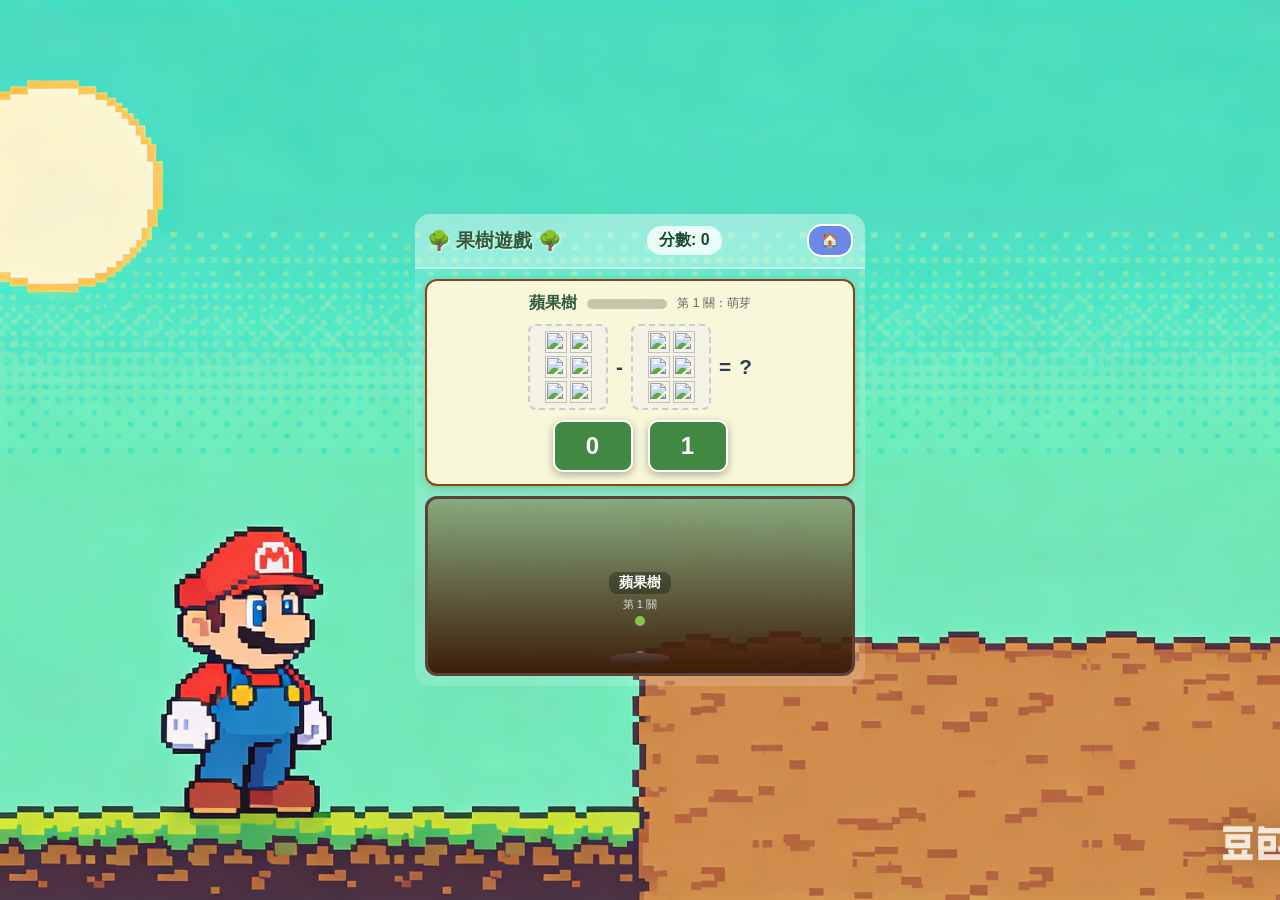
==== mario.html @ 2941ffc3 "Add files via upload" ====
<!DOCTYPE html>
<html lang="zh-HK">
<head>
    <meta charset="UTF-8">
    <meta name="viewport" content="width=device-width, initial-scale=1.0, maximum-scale=1.0, user-scalable=no">
    <title>果樹成長算術遊戲</title>
    <style>
        * { margin: 0; padding: 0; box-sizing: border-box; }
        body {
            font-family: 'Comic Sans MS', 'Chalkboard SE', sans-serif;
            background-image: url('m9.png');
            background-size: cover;
            background-position: center;
            background-attachment: fixed;
            min-height: 100vh;
            display: flex;
            justify-content: center;
            align-items: center;
        }
        .game-wrapper {
            width: 100%;
            max-width: 500px;
            height: 100vh;
            max-height: 850px;
            position: relative;
            border-radius: 0;
            overflow: hidden;
            display: flex;
            flex-direction: column;
            background: rgba(255, 255, 255, 0.15);
        }
        header {
            background: rgba(255, 255, 255, 0.3);
            padding: 10px 12px;
            display: flex;
            justify-content: space-between;
            align-items: center;
            border-bottom: 2px solid rgba(255, 255, 255, 0.5);
            flex-wrap: wrap;
            gap: 8px;
        }
        header h1 {
            margin: 0;
            color: #2e5a3a;
            font-size: 1.2rem;
            text-shadow: 1px 1px 2px rgba(255,255,255,0.8);
        }
        .score-board {
            font-size: 1rem;
            font-weight: bold;
            color: #1a4a2e;
            background: rgba(255,255,255,0.8);
            padding: 4px 12px;
            border-radius: 15px;
        }
        .home-btn {
            font-size: 0.9rem;
            padding: 6px 12px;
            background: rgba(102, 126, 234, 0.9);
            color: white;
            border: 2px solid white;
            border-radius: 15px;
            cursor: pointer;
        }
        .home-btn:active { transform: scale(0.95); }
        main {
            flex-grow: 1;
            display: flex;
            flex-direction: column;
            justify-content: space-between;
            align-items: center;
            position: relative;
            padding: 10px;
            gap: 10px;
            overflow: hidden;
        }
        .question-box {
            background: rgba(255, 248, 220, 0.95);
            padding: 12px 15px;
            border-radius: 12px;
            box-shadow: 0 3px 10px rgba(0,0,0,0.15);
            text-align: center;
            border: 2px solid #8B4513;
            width: 100%;
            display: flex;
            flex-direction: column;
            gap: 10px;
        }
        .tree-info {
            display: flex;
            flex-direction: row;
            align-items: center;
            justify-content: center;
            gap: 10px;
            flex-wrap: wrap;
        }
        .current-tree-name { font-size: 1rem; font-weight: bold; color: #2e5a3a; }
        .tree-progress-bar { width: 80px; height: 10px; background: rgba(0,0,0,0.2); border-radius: 5px; overflow: hidden; }
        .tree-progress-fill { height: 100%; width: 0%; background: linear-gradient(to right, #4CAF50, #8BC34A); border-radius: 5px; transition: width 0.5s ease; }
        .stage-label { font-size: 0.75rem; color: #666; }
        .visual-question { display: flex; align-items: center; justify-content: center; gap: 8px; min-height: 50px; }
        .img-group { display: flex; flex-wrap: wrap; justify-content: center; gap: 3px; max-width: 80px; background: rgba(240, 240, 240, 0.5); padding: 5px; border-radius: 8px; border: 2px dashed #ccc; min-height: 35px; align-items: center; }
        .count-img { width: 22px; height: 22px; object-fit: contain; animation: popIn 0.3s; }
        .visual-zero { font-size: 1.3rem; font-weight: bold; color: #7f8c8d; animation: popIn 0.3s; }
        @keyframes popIn { from { transform: scale(0); opacity: 0; } to { transform: scale(1); opacity: 1; } }
        #operator, .equals, .question-mark { font-size: 1.3rem; font-weight: bold; color: #2c3e50; }
        .input-area { display: flex; gap: 15px; justify-content: center; }
        .option-btn { font-size: 1.5rem; padding: 10px 25px; background: rgba(46, 125, 50, 0.9); color: white; border: 2px solid white; border-radius: 10px; cursor: pointer; box-shadow: 0 3px 8px rgba(0,0,0,0.3); min-width: 80px; font-weight: bold; }
        .option-btn:active { transform: scale(0.95); }
        .garden-area { width: 100%; flex-shrink: 0; }
        .soil-area { background: linear-gradient(to bottom, rgba(139, 69, 19, 0.4), rgba(60, 30, 10, 1)); border-radius: 12px; padding: 10px; display: flex; flex-direction: column; justify-content: flex-end; align-items: center; min-height: 180px; border: 3px solid #5D4037; }
        .tree-info-right { text-align: center; margin-bottom: 8px; }
        .tree-name-right { font-size: 0.85rem; font-weight: bold; color: #fff; background: rgba(0,0,0,0.3); padding: 2px 10px; border-radius: 8px; margin-bottom: 3px; }
        .stage-label-right { font-size: 0.7rem; color: #ddd; }
        .main-tree-container { display: flex; flex-direction: column; align-items: center; position: relative; }
        .ground { width: 60px; height: 10px; background: linear-gradient(to bottom, #5D4037, #3E2723); border-radius: 50%; margin-top: -3px; z-index: 2; }
        .tree-trunk { width: 8px; height: 0; background: linear-gradient(to right, #5D4037, #8D6E63, #5D4037); border-radius: 2px; transition: height 0.6s ease-out; position: relative; z-index: 1; }
        .tree-crown { display: flex; flex-direction: column; align-items: center; position: relative; z-index: 0; }
        .leaves { display: flex; flex-direction: column; align-items: center; justify-content: flex-end; transition: all 0.6s ease-out; }
        .leaf-layer { background: #4CAF50; border-radius: 50%; margin-top: -40%; opacity: 0; transform: scale(0); transition: all 0.5s ease-out; }
        .tree-fruiting .fruits, .tree-complete .fruits { margin-top: -40px; }
        .tree-complete .fruits { flex-direction: column; }
        .tree-complete .fruit-row { display: flex; gap: 3px; justify-content: center; }
        .fruits { display: flex; gap: 5px; margin-top: 5px; min-height: 20px; flex-wrap: wrap; justify-content: center; }
        .fruit { font-size: 1.1rem; opacity: 0; transform: scale(0); transition: all 0.4s ease-out; }
        @keyframes treeGrow { 0% { transform: scale(0.8); opacity: 0.7; } 50% { transform: scale(1.1); } 100% { transform: scale(1); opacity: 1; } }
        @keyframes sway { 0%, 100% { transform: rotate(-1deg); } 50% { transform: rotate(1deg); } }
        .tree-fruiting .leaves, .tree-complete .leaves { animation: treeGrow 0.6s ease-out, sway 3s ease-in-out infinite; }
        .tree-complete .leaves { filter: drop-shadow(0 0 10px gold); }
        .overlay { position: absolute; top: 0; left: 0; width: 100%; height: 100%; background: rgba(0, 0, 0, 0.6); display: flex; justify-content: center; align-items: center; z-index: 100; animation: fadeIn 0.3s; }
        .hidden { display: none; }
        .overlay-content { background: linear-gradient(to bottom, #fff, #e8f5e9); padding: 25px; border-radius: 20px; text-align: center; border: 5px solid #4CAF50; max-width: 300px; margin: 20px; }
        #wrong-overlay .overlay-content h2 { color: #c62828; font-size: 2rem; }
        .cross { font-size: 1.5rem; animation: shake 0.5s infinite; }
        #tree-complete-overlay .overlay-content h2 { color: #FF6B00; font-size: 1.3rem; }
        .tree-complete-display { font-size: 3rem; margin: 10px 0; animation: treeGrow 0.6s ease-out, sway 3s ease-in-out infinite; }
        #level-complete-overlay .overlay-content h2 { color: #FFD700; font-size: 1.6rem; background: linear-gradient(to right, #FF6B6B, #4ECDC4, #45B7D1, #96CEB4); -webkit-background-clip: text; -webkit-text-fill-color: transparent; }
        .final-trees { font-size: 2rem; margin: 10px 0; display: flex; justify-content: center; gap: 8px; }
        @keyframes bounceIn { 0% { transform: scale(0.1); opacity: 0; } 60% { transform: scale(1.2); opacity: 1; } 100% { transform: scale(1); } }
        @keyframes shake { 0%, 100% { transform: translateX(0); } 25% { transform: translateX(-5px); } 75% { transform: translateX(5px); } }
        @keyframes fadeIn { from { opacity: 0; } to { opacity: 1; } }
        @media (min-width: 400px) {
            .game-wrapper { max-width: 450px; border-radius: 15px; height: auto; max-height: 800px; }
        }
    </style>
</head>
<body>
    <div class="game-wrapper">
        <header>
            <h1>🌳 果樹遊戲 🌳</h1>
            <div class="score-board">分數: <span id="score">0</span></div>
            <button class="home-btn" onclick="location.href='index.html'">🏠</button>
        </header>
        <main>
            <div class="question-box">
                <div class="tree-info">
                    <div class="current-tree-name" id="current-tree-name">蘋果樹</div>
                    <div class="tree-progress-bar"><div class="tree-progress-fill" id="tree-progress-fill"></div></div>
                    <div class="stage-label" id="stage-label">第 1 關：萌芽</div>
                </div>
                <div class="visual-question">
                    <div class="img-group" id="group1"></div>
                    <span id="operator">+</span>
                    <div class="img-group" id="group2"></div>
                    <span class="equals">=</span>
                    <span class="question-mark">?</span>
                </div>
                <div class="input-area">
                    <button class="option-btn" id="option-btn-1">0</button>
                    <button class="option-btn" id="option-btn-2">0</button>
                </div>
            </div>
            <div class="garden-area">
                <div class="soil-area">
                    <div class="tree-info-right">
                        <div class="tree-name-right" id="tree-name-right">蘋果樹</div>
                        <div class="stage-label-right" id="stage-label-right">第 1 關</div>
                    </div>
                    <div class="main-tree-container">
                        <div class="tree-crown" id="tree-crown"><div class="leaves" id="leaves"></div><div class="fruits" id="fruits"></div></div>
                        <div class="tree-trunk"></div>
                        <div class="ground"></div>
                    </div>
                </div>
            </div>
        </main>
        <div id="wrong-overlay" class="overlay hidden">
            <div class="overlay-content"><h2>✗ 錯誤！</h2><p class="cross">再試一次！</p></div>
        </div>
        <div id="tree-complete-overlay" class="overlay hidden">
            <div class="overlay-content"><h2 id="tree-complete-title">🎉 蘋果樹結果了！🎉</h2><div class="tree-complete-display" id="tree-complete-display"></div><p>即將進入下一棵樹...</p></div>
        </div>
        <div id="level-complete-overlay" class="overlay hidden">
            <div class="overlay-content"><h2>🎊 恭喜全部通關！🎊</h2><div class="final-trees" id="final-trees"></div><p>你是算術達人！</p></div>
        </div>
    </div>
    <script>
        const characters = ["m3.png", "m4.png", "m5.png"];
        const treeTypes = { apple: { name: "蘋果樹", fruit: "🍎" }, pear: { name: "梨樹", fruit: "🍐" }, durian: { name: "榴蓮樹", fruit: "🥥" }, mango: { name: "芒果樹", fruit: "🥭" } };
        const STAGES_PER_TREE = 8;
        const stageConfig = {
            0: { trunk: 5, leafSize: 10, leafLayers: 1, color: "#8BC34A" },
            1: { trunk: 10, leafSize: 18, leafLayers: 1, color: "#7CB342" },
            2: { trunk: 18, leafSize: 28, leafLayers: 2, color: "#689F38" },
            3: { trunk: 28, leafSize: 40, leafLayers: 2, color: "#558B2F" },
            4: { trunk: 40, leafSize: 55, leafLayers: 3, color: "#33691E" },
            5: { trunk: 55, leafSize: 70, leafLayers: 3, color: "#1B5E20" },
            6: { trunk: 70, leafSize: 85, leafLayers: 4, color: "#2E7D32", fruitCount: 1 },
            7: { trunk: 85, leafSize: 100, leafLayers: 4, color: "#1B5E20", fruitCount: 3 }
        };
        let gameState = { currentTreeKey: 'apple', currentStage: 0, score: 0, isProcessing: false, completedTrees: [] };
        let currentQuestion = { num1: 0, num2: 0, operator: '+', answer: 0 };
        let audioCtx;
        const group1 = document.getElementById('group1'), group2 = document.getElementById('group2'), operatorEl = document.getElementById('operator');
        const optionBtn1 = document.getElementById('option-btn-1'), optionBtn2 = document.getElementById('option-btn-2');
        const scoreEl = document.getElementById('score'), wrongOverlay = document.getElementById('wrong-overlay');
        const treeCompleteOverlay = document.getElementById('tree-complete-overlay'), levelCompleteOverlay = document.getElementById('level-complete-overlay');
        function initGame() {
            gameState = { currentTreeKey: 'apple', currentStage: 0, score: 0, isProcessing: false, completedTrees: [] };
            updateScore(); updateTreeInfo(); updateTreeDisplay(); generateQuestion();
            document.getElementById('tree-name-right').textContent = treeTypes.apple.name;
            document.getElementById('stage-label-right').textContent = '第 1 關';
            optionBtn1.addEventListener('click', () => checkAnswer(optionBtn1));
            optionBtn2.addEventListener('click', () => checkAnswer(optionBtn2));
            document.body.addEventListener('touchstart', () => { if (!audioCtx) audioCtx = new (window.AudioContext || window.webkitAudioContext)(); }, { once: true });
        }
        function playSound(type) {
            if (!audioCtx) return;
            const osc = audioCtx.createOscillator(), gain = audioCtx.createGain();
            osc.connect(gain); gain.connect(audioCtx.destination);
            if (type === 'correct') { osc.type = 'sine'; osc.frequency.setValueAtTime(523.25, audioCtx.currentTime); osc.frequency.exponentialRampToValueAtTime(1046.5, audioCtx.currentTime + 0.1); gain.gain.setValueAtTime(0.5, audioCtx.currentTime); gain.gain.exponentialRampToValueAtTime(0.01, audioCtx.currentTime + 0.5); }
            else { osc.type = 'sawtooth'; osc.frequency.setValueAtTime(150, audioCtx.currentTime); gain.gain.setValueAtTime(0.5, audioCtx.currentTime); gain.gain.exponentialRampToValueAtTime(0.01, audioCtx.currentTime + 0.3); }
            osc.start(); osc.stop(audioCtx.currentTime + 0.5);
        }
        function generateQuestion() {
            const randomChar = characters[Math.floor(Math.random() * characters.length)];
            const isAddition = Math.random() > 0.5;
            if (isAddition) { const n1 = Math.floor(Math.random() * 11), n2 = Math.floor(Math.random() * (11 - n1)); currentQuestion = { num1: n1, num2: n2, operator: '+', answer: n1 + n2 }; }
            else { const n1 = Math.floor(Math.random() * 11), n2 = Math.floor(Math.random() * (n1 + 1)); currentQuestion = { num1: n1, num2: n2, operator: '-', answer: n1 - n2 }; }
            renderImages(group1, currentQuestion.num1, randomChar); renderImages(group2, currentQuestion.num2, randomChar);
            operatorEl.textContent = currentQuestion.operator;
            const correct = currentQuestion.answer, wrong = correct === 0 ? 1 : 0;
            if (Math.random() > 0.5) { optionBtn1.textContent = correct; optionBtn1.dataset.val = correct; optionBtn2.textContent = wrong; optionBtn2.dataset.val = wrong; }
            else { optionBtn1.textContent = wrong; optionBtn1.dataset.val = wrong; optionBtn2.textContent = correct; optionBtn2.dataset.val = correct; }
            gameState.isProcessing = false;
        }
        function renderImages(container, count, imgSrc) {
            container.innerHTML = '';
            if (count === 0) { const z = document.createElement('div'); z.className = 'visual-zero'; z.textContent = '0'; container.appendChild(z); return; }
            for (let i = 0; i < count; i++) { const img = document.createElement('img'); img.src = imgSrc; img.className = 'count-img'; img.style.animationDelay = `${i * 0.05}s`; container.appendChild(img); }
        }
        function checkAnswer(btn) {
            if (gameState.isProcessing) return;
            gameState.isProcessing = true;
            if (audioCtx && audioCtx.state === 'suspended') audioCtx.resume();
            parseInt(btn.dataset.val) === currentQuestion.answer ? handleCorrect() : handleWrong();
        }
        function handleCorrect() {
            playSound('correct'); gameState.score += 10; updateScore(); gameState.currentStage++;
            updateTreeInfo(); updateTreeDisplay();
            setTimeout(() => { gameState.currentStage >= STAGES_PER_TREE - 1 ? completeTree() : generateQuestion(); }, 600);
        }
        function updateTreeInfo() {
            const t = treeTypes[gameState.currentTreeKey];
            document.getElementById('current-tree-name').textContent = t.name;
            document.getElementById('tree-name-right').textContent = t.name;
            document.getElementById('stage-label').textContent = `第 ${gameState.currentStage + 1} 關：${["萌芽","幼苗","小樹","成長中","茁壯","成熟","結果","完成"][gameState.currentStage]}`;
            document.getElementById('stage-label-right').textContent = `第 ${gameState.currentStage + 1} 關`;
            document.getElementById('tree-progress-fill').style.width = `${(gameState.currentStage / (STAGES_PER_TREE - 1)) * 100}%`;
        }
        function updateTreeDisplay() {
            const stage = stageConfig[gameState.currentStage], treeData = treeTypes[gameState.currentTreeKey];
            const trunk = document.querySelector('.tree-trunk'), leaves = document.getElementById('leaves'), fruits = document.getElementById('fruits'), crown = document.getElementById('tree-crown');
            trunk.style.height = `${stage.trunk}px`; crown.className = 'tree-crown';
            if (gameState.currentStage >= 4) crown.classList.add('tree-growing');
            if (gameState.currentStage >= 6) { crown.classList.remove('tree-growing'); crown.classList.add('tree-fruiting'); }
            if (gameState.currentStage >= 7) { crown.classList.remove('tree-fruiting'); crown.classList.add('tree-complete'); }
            leaves.innerHTML = '';
            for (let i = 0; i < stage.leafLayers; i++) {
                const leaf = document.createElement('div'); leaf.className = 'leaf-layer';
                leaf.style.width = leaf.style.height = `${stage.leafSize * (1 - i * 0.15)}px`;
                leaf.style.background = stage.color; leaf.style.transitionDelay = `${i * 0.1}s`;
                setTimeout(() => { leaf.style.opacity = 1; leaf.style.transform = 'scale(1)'; }, 100 + i * 100);
                leaves.appendChild(leaf);
            }
            fruits.innerHTML = '';
            if (stage.fruitCount) {
                if (gameState.currentStage >= 7) {
                    const row1 = document.createElement('div'); row1.className = 'fruit-row';
                    const f1 = document.createElement('span'); f1.className = 'fruit'; f1.textContent = treeData.fruit;
                    setTimeout(() => { f1.style.opacity = 1; f1.style.transform = 'scale(1)'; }, 200);
                    row1.appendChild(f1); fruits.appendChild(row1);
                    const row2 = document.createElement('div'); row2.className = 'fruit-row';
                    for (let i = 0; i < 2; i++) { const f = document.createElement('span'); f.className = 'fruit'; f.textContent = treeData.fruit; setTimeout(() => { f.style.opacity = 1; f.style.transform = 'scale(1)'; }, 250 + i * 150); row2.appendChild(f); }
                    fruits.appendChild(row2);
                } else { for (let i = 0; i < stage.fruitCount; i++) { const f = document.createElement('span'); f.className = 'fruit'; f.textContent = treeData.fruit; setTimeout(() => { f.style.opacity = 1; f.style.transform = 'scale(1)'; }, 200 + i * 150); fruits.appendChild(f); } }
            }
        }
        function completeTree() {
            const treeData = treeTypes[gameState.currentTreeKey]; gameState.completedTrees.push(gameState.currentTreeKey);
            document.getElementById('tree-complete-title').textContent = `🎉 ${treeData.name}結果了！🎉`;
            const d = document.getElementById('tree-complete-display'); d.innerHTML = `<div style="font-size:3rem;margin-bottom:10px;">🌳</div>`;
            for (let i = 0; i < 3; i++) d.innerHTML += treeData.fruit + ' ';
            treeCompleteOverlay.classList.remove('hidden');
            setTimeout(() => {
                treeCompleteOverlay.classList.add('hidden');
                const keys = ['apple', 'pear', 'durian', 'mango'], idx = keys.indexOf(gameState.currentTreeKey);
                if (idx < keys.length - 1) { gameState.currentTreeKey = keys[idx + 1]; gameState.currentStage = 0; updateTreeInfo(); updateTreeDisplay(); generateQuestion(); }
                else showLevelComplete();
            }, 2500);
        }
        function showLevelComplete() {
            const el = document.getElementById('final-trees'); el.innerHTML = '';
            gameState.completedTrees.forEach(k => { const t = treeTypes[k]; el.innerHTML += `<span style="font-size:1.8rem;">🌳 ${t.fruit} </span>`; });
            levelCompleteOverlay.classList.remove('hidden');
            setTimeout(() => { levelCompleteOverlay.classList.add('hidden'); initGame(); }, 5000);
        }
        function handleWrong() { playSound('wrong'); wrongOverlay.classList.remove('hidden'); setTimeout(() => { wrongOverlay.classList.add('hidden'); generateQuestion(); }, 1500); }
        function updateScore() { scoreEl.textContent = gameState.score; }
        initGame();
    </script>
</body>
</html>
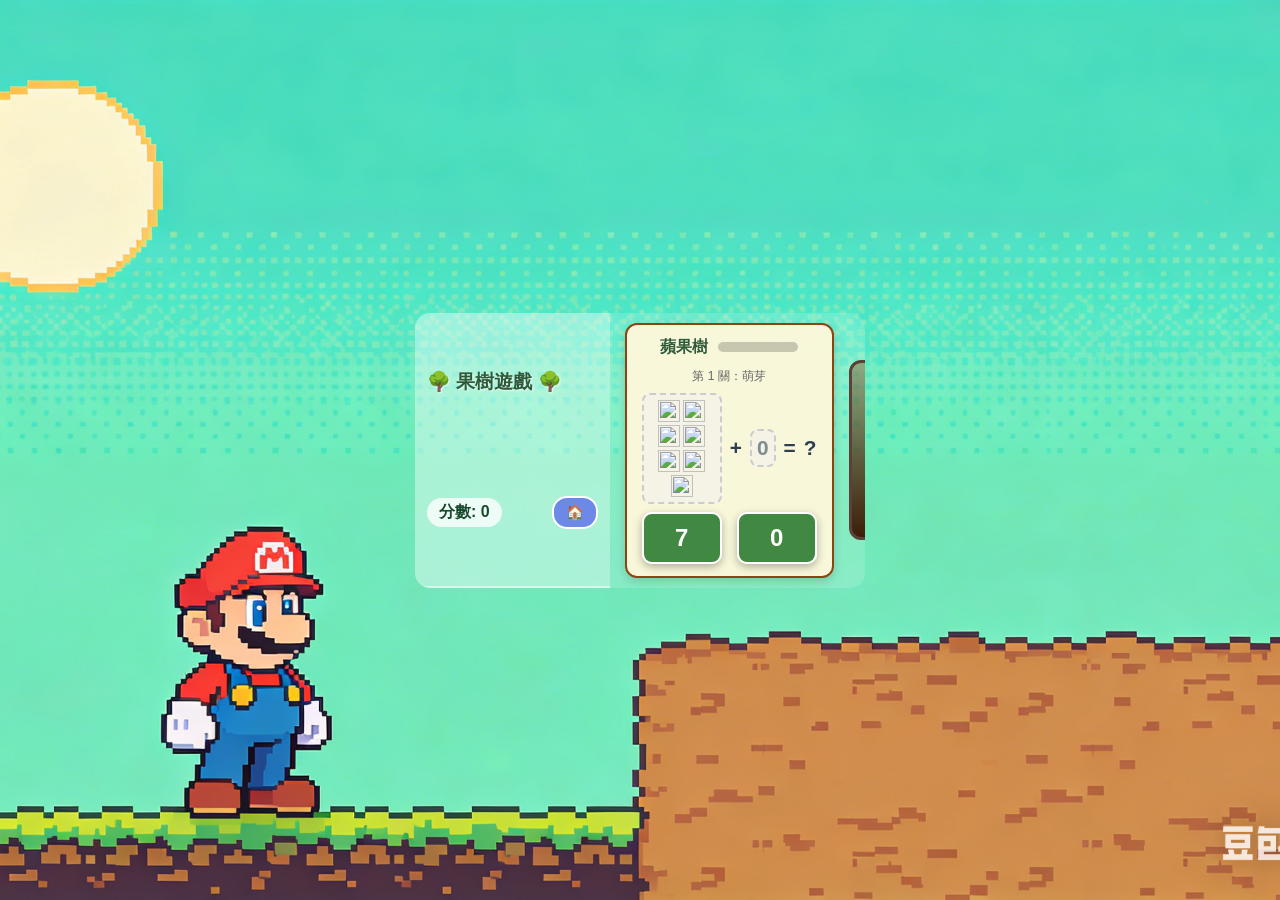
==== commit 2d1179b6: "Add files via upload" ====
--- a/mario.html
+++ b/mario.html
@@ -19,15 +19,26 @@
         }
         .game-wrapper {
             width: 100%;
-            max-width: 500px;
+            max-width: 800px;
             height: 100vh;
-            max-height: 850px;
+            max-height: 500px;
             position: relative;
             border-radius: 0;
             overflow: hidden;
             display: flex;
-            flex-direction: column;
+            flex-direction: row;
             background: rgba(255, 255, 255, 0.15);
+        }
+        @media (orientation: portrait) {
+            .game-wrapper {
+                transform: rotate(90deg);
+                transform-origin: left top;
+                width: 100vh;
+                height: 100vw;
+                position: absolute;
+                top: 100%;
+                left: 0;
+            }
         }
         header {
             background: rgba(255, 255, 255, 0.3);
@@ -66,12 +77,12 @@
         main {
             flex-grow: 1;
             display: flex;
-            flex-direction: column;
+            flex-direction: row;
             justify-content: space-between;
             align-items: center;
             position: relative;
-            padding: 10px;
-            gap: 10px;
+            padding: 10px 15px;
+            gap: 15px;
             overflow: hidden;
         }
         .question-box {
@@ -81,10 +92,11 @@
             box-shadow: 0 3px 10px rgba(0,0,0,0.15);
             text-align: center;
             border: 2px solid #8B4513;
-            width: 100%;
+            flex: 1;
+            max-width: 400px;
             display: flex;
             flex-direction: column;
-            gap: 10px;
+            gap: 8px;
         }
         .tree-info {
             display: flex;
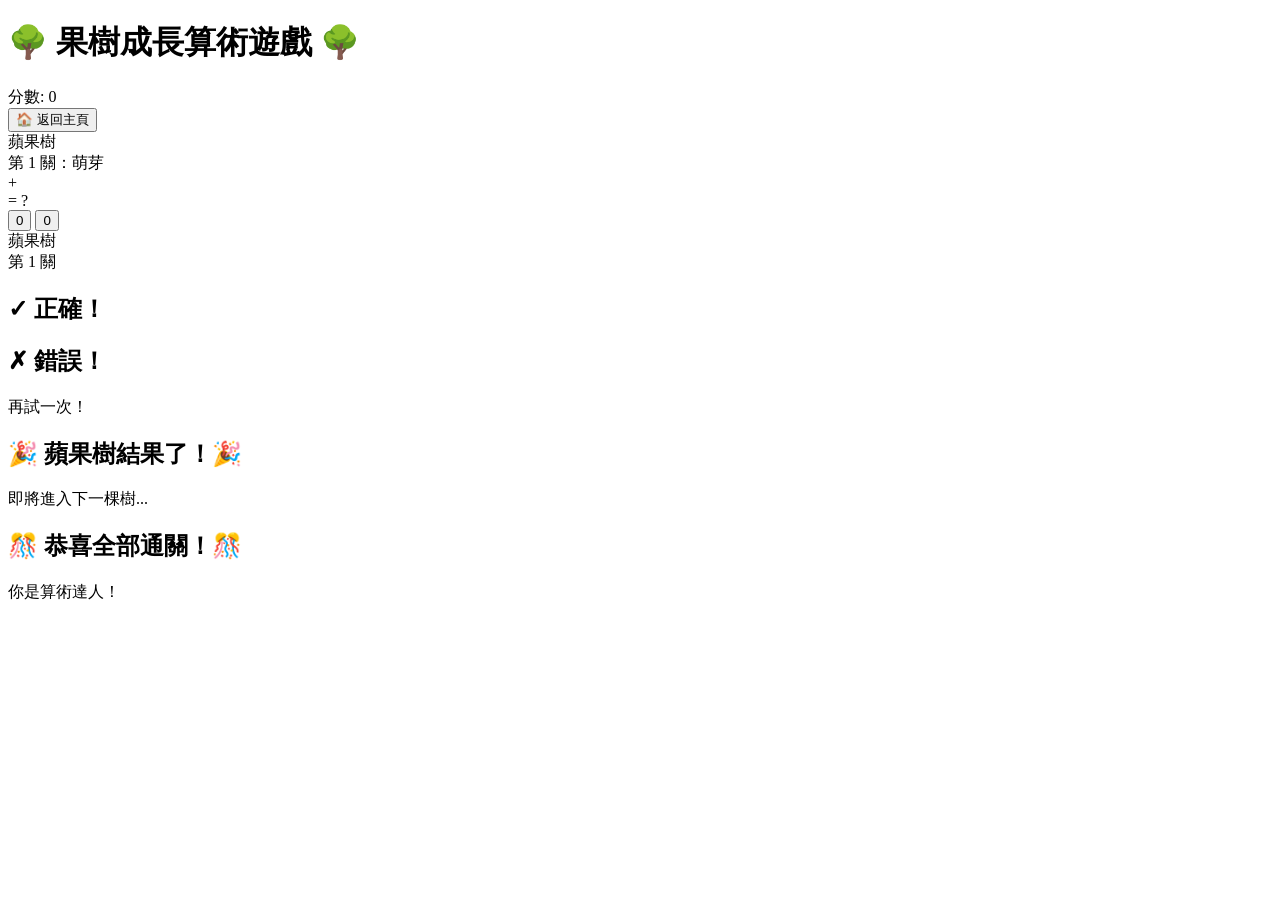
==== commit f5975ea3: "Add files via upload" ====
--- a/mario.html
+++ b/mario.html
@@ -2,172 +2,25 @@
 <html lang="zh-HK">
 <head>
     <meta charset="UTF-8">
-    <meta name="viewport" content="width=device-width, initial-scale=1.0, maximum-scale=1.0, user-scalable=no">
+    <meta name="viewport" content="width=device-width, initial-scale=1.0">
     <title>果樹成長算術遊戲</title>
-    <style>
-        * { margin: 0; padding: 0; box-sizing: border-box; }
-        body {
-            font-family: 'Comic Sans MS', 'Chalkboard SE', sans-serif;
-            background-image: url('m9.png');
-            background-size: cover;
-            background-position: center;
-            background-attachment: fixed;
-            min-height: 100vh;
-            display: flex;
-            justify-content: center;
-            align-items: center;
-        }
-        .game-wrapper {
-            width: 100%;
-            max-width: 800px;
-            height: 100vh;
-            max-height: 500px;
-            position: relative;
-            border-radius: 0;
-            overflow: hidden;
-            display: flex;
-            flex-direction: row;
-            background: rgba(255, 255, 255, 0.15);
-        }
-        @media (orientation: portrait) {
-            .game-wrapper {
-                transform: rotate(90deg);
-                transform-origin: left top;
-                width: 100vh;
-                height: 100vw;
-                position: absolute;
-                top: 100%;
-                left: 0;
-            }
-        }
-        header {
-            background: rgba(255, 255, 255, 0.3);
-            padding: 10px 12px;
-            display: flex;
-            justify-content: space-between;
-            align-items: center;
-            border-bottom: 2px solid rgba(255, 255, 255, 0.5);
-            flex-wrap: wrap;
-            gap: 8px;
-        }
-        header h1 {
-            margin: 0;
-            color: #2e5a3a;
-            font-size: 1.2rem;
-            text-shadow: 1px 1px 2px rgba(255,255,255,0.8);
-        }
-        .score-board {
-            font-size: 1rem;
-            font-weight: bold;
-            color: #1a4a2e;
-            background: rgba(255,255,255,0.8);
-            padding: 4px 12px;
-            border-radius: 15px;
-        }
-        .home-btn {
-            font-size: 0.9rem;
-            padding: 6px 12px;
-            background: rgba(102, 126, 234, 0.9);
-            color: white;
-            border: 2px solid white;
-            border-radius: 15px;
-            cursor: pointer;
-        }
-        .home-btn:active { transform: scale(0.95); }
-        main {
-            flex-grow: 1;
-            display: flex;
-            flex-direction: row;
-            justify-content: space-between;
-            align-items: center;
-            position: relative;
-            padding: 10px 15px;
-            gap: 15px;
-            overflow: hidden;
-        }
-        .question-box {
-            background: rgba(255, 248, 220, 0.95);
-            padding: 12px 15px;
-            border-radius: 12px;
-            box-shadow: 0 3px 10px rgba(0,0,0,0.15);
-            text-align: center;
-            border: 2px solid #8B4513;
-            flex: 1;
-            max-width: 400px;
-            display: flex;
-            flex-direction: column;
-            gap: 8px;
-        }
-        .tree-info {
-            display: flex;
-            flex-direction: row;
-            align-items: center;
-            justify-content: center;
-            gap: 10px;
-            flex-wrap: wrap;
-        }
-        .current-tree-name { font-size: 1rem; font-weight: bold; color: #2e5a3a; }
-        .tree-progress-bar { width: 80px; height: 10px; background: rgba(0,0,0,0.2); border-radius: 5px; overflow: hidden; }
-        .tree-progress-fill { height: 100%; width: 0%; background: linear-gradient(to right, #4CAF50, #8BC34A); border-radius: 5px; transition: width 0.5s ease; }
-        .stage-label { font-size: 0.75rem; color: #666; }
-        .visual-question { display: flex; align-items: center; justify-content: center; gap: 8px; min-height: 50px; }
-        .img-group { display: flex; flex-wrap: wrap; justify-content: center; gap: 3px; max-width: 80px; background: rgba(240, 240, 240, 0.5); padding: 5px; border-radius: 8px; border: 2px dashed #ccc; min-height: 35px; align-items: center; }
-        .count-img { width: 22px; height: 22px; object-fit: contain; animation: popIn 0.3s; }
-        .visual-zero { font-size: 1.3rem; font-weight: bold; color: #7f8c8d; animation: popIn 0.3s; }
-        @keyframes popIn { from { transform: scale(0); opacity: 0; } to { transform: scale(1); opacity: 1; } }
-        #operator, .equals, .question-mark { font-size: 1.3rem; font-weight: bold; color: #2c3e50; }
-        .input-area { display: flex; gap: 15px; justify-content: center; }
-        .option-btn { font-size: 1.5rem; padding: 10px 25px; background: rgba(46, 125, 50, 0.9); color: white; border: 2px solid white; border-radius: 10px; cursor: pointer; box-shadow: 0 3px 8px rgba(0,0,0,0.3); min-width: 80px; font-weight: bold; }
-        .option-btn:active { transform: scale(0.95); }
-        .garden-area { width: 100%; flex-shrink: 0; }
-        .soil-area { background: linear-gradient(to bottom, rgba(139, 69, 19, 0.4), rgba(60, 30, 10, 1)); border-radius: 12px; padding: 10px; display: flex; flex-direction: column; justify-content: flex-end; align-items: center; min-height: 180px; border: 3px solid #5D4037; }
-        .tree-info-right { text-align: center; margin-bottom: 8px; }
-        .tree-name-right { font-size: 0.85rem; font-weight: bold; color: #fff; background: rgba(0,0,0,0.3); padding: 2px 10px; border-radius: 8px; margin-bottom: 3px; }
-        .stage-label-right { font-size: 0.7rem; color: #ddd; }
-        .main-tree-container { display: flex; flex-direction: column; align-items: center; position: relative; }
-        .ground { width: 60px; height: 10px; background: linear-gradient(to bottom, #5D4037, #3E2723); border-radius: 50%; margin-top: -3px; z-index: 2; }
-        .tree-trunk { width: 8px; height: 0; background: linear-gradient(to right, #5D4037, #8D6E63, #5D4037); border-radius: 2px; transition: height 0.6s ease-out; position: relative; z-index: 1; }
-        .tree-crown { display: flex; flex-direction: column; align-items: center; position: relative; z-index: 0; }
-        .leaves { display: flex; flex-direction: column; align-items: center; justify-content: flex-end; transition: all 0.6s ease-out; }
-        .leaf-layer { background: #4CAF50; border-radius: 50%; margin-top: -40%; opacity: 0; transform: scale(0); transition: all 0.5s ease-out; }
-        .tree-fruiting .fruits, .tree-complete .fruits { margin-top: -40px; }
-        .tree-complete .fruits { flex-direction: column; }
-        .tree-complete .fruit-row { display: flex; gap: 3px; justify-content: center; }
-        .fruits { display: flex; gap: 5px; margin-top: 5px; min-height: 20px; flex-wrap: wrap; justify-content: center; }
-        .fruit { font-size: 1.1rem; opacity: 0; transform: scale(0); transition: all 0.4s ease-out; }
-        @keyframes treeGrow { 0% { transform: scale(0.8); opacity: 0.7; } 50% { transform: scale(1.1); } 100% { transform: scale(1); opacity: 1; } }
-        @keyframes sway { 0%, 100% { transform: rotate(-1deg); } 50% { transform: rotate(1deg); } }
-        .tree-fruiting .leaves, .tree-complete .leaves { animation: treeGrow 0.6s ease-out, sway 3s ease-in-out infinite; }
-        .tree-complete .leaves { filter: drop-shadow(0 0 10px gold); }
-        .overlay { position: absolute; top: 0; left: 0; width: 100%; height: 100%; background: rgba(0, 0, 0, 0.6); display: flex; justify-content: center; align-items: center; z-index: 100; animation: fadeIn 0.3s; }
-        .hidden { display: none; }
-        .overlay-content { background: linear-gradient(to bottom, #fff, #e8f5e9); padding: 25px; border-radius: 20px; text-align: center; border: 5px solid #4CAF50; max-width: 300px; margin: 20px; }
-        #wrong-overlay .overlay-content h2 { color: #c62828; font-size: 2rem; }
-        .cross { font-size: 1.5rem; animation: shake 0.5s infinite; }
-        #tree-complete-overlay .overlay-content h2 { color: #FF6B00; font-size: 1.3rem; }
-        .tree-complete-display { font-size: 3rem; margin: 10px 0; animation: treeGrow 0.6s ease-out, sway 3s ease-in-out infinite; }
-        #level-complete-overlay .overlay-content h2 { color: #FFD700; font-size: 1.6rem; background: linear-gradient(to right, #FF6B6B, #4ECDC4, #45B7D1, #96CEB4); -webkit-background-clip: text; -webkit-text-fill-color: transparent; }
-        .final-trees { font-size: 2rem; margin: 10px 0; display: flex; justify-content: center; gap: 8px; }
-        @keyframes bounceIn { 0% { transform: scale(0.1); opacity: 0; } 60% { transform: scale(1.2); opacity: 1; } 100% { transform: scale(1); } }
-        @keyframes shake { 0%, 100% { transform: translateX(0); } 25% { transform: translateX(-5px); } 75% { transform: translateX(5px); } }
-        @keyframes fadeIn { from { opacity: 0; } to { opacity: 1; } }
-        @media (min-width: 400px) {
-            .game-wrapper { max-width: 450px; border-radius: 15px; height: auto; max-height: 800px; }
-        }
-    </style>
+    <link rel="stylesheet" href="style.css">
 </head>
 <body>
     <div class="game-wrapper">
         <header>
-            <h1>🌳 果樹遊戲 🌳</h1>
+            <h1>🌳 果樹成長算術遊戲 🌳</h1>
             <div class="score-board">分數: <span id="score">0</span></div>
-            <button class="home-btn" onclick="location.href='index.html'">🏠</button>
+            <button class="home-btn" onclick="location.href='index.html'">🏠 返回主頁</button>
         </header>
+
         <main>
             <div class="question-box">
                 <div class="tree-info">
                     <div class="current-tree-name" id="current-tree-name">蘋果樹</div>
-                    <div class="tree-progress-bar"><div class="tree-progress-fill" id="tree-progress-fill"></div></div>
+                    <div class="tree-progress-bar">
+                        <div class="tree-progress-fill" id="tree-progress-fill"></div>
+                    </div>
                     <div class="stage-label" id="stage-label">第 1 關：萌芽</div>
                 </div>
                 <div class="visual-question">
@@ -182,6 +35,7 @@
                     <button class="option-btn" id="option-btn-2">0</button>
                 </div>
             </div>
+
             <div class="garden-area">
                 <div class="soil-area">
                     <div class="tree-info-right">
@@ -189,147 +43,48 @@
                         <div class="stage-label-right" id="stage-label-right">第 1 關</div>
                     </div>
                     <div class="main-tree-container">
-                        <div class="tree-crown" id="tree-crown"><div class="leaves" id="leaves"></div><div class="fruits" id="fruits"></div></div>
+                        <div class="tree-crown" id="tree-crown">
+                            <div class="leaves" id="leaves"></div>
+                            <div class="fruits" id="fruits"></div>
+                        </div>
                         <div class="tree-trunk"></div>
                         <div class="ground"></div>
                     </div>
                 </div>
             </div>
         </main>
+
+        <div id="correct-overlay" class="overlay hidden">
+            <div class="overlay-content">
+                <h2>✓ 正確！</h2>
+                <div class="tree-growth" id="tree-growth-display"></div>
+            </div>
+        </div>
+
         <div id="wrong-overlay" class="overlay hidden">
-            <div class="overlay-content"><h2>✗ 錯誤！</h2><p class="cross">再試一次！</p></div>
+            <div class="overlay-content">
+                <h2>✗ 錯誤！</h2>
+                <p class="cross">再試一次！</p>
+            </div>
         </div>
+
         <div id="tree-complete-overlay" class="overlay hidden">
-            <div class="overlay-content"><h2 id="tree-complete-title">🎉 蘋果樹結果了！🎉</h2><div class="tree-complete-display" id="tree-complete-display"></div><p>即將進入下一棵樹...</p></div>
+            <div class="overlay-content">
+                <h2 id="tree-complete-title">🎉 蘋果樹結果了！🎉</h2>
+                <div class="tree-complete-display" id="tree-complete-display"></div>
+                <p>即將進入下一棵樹...</p>
+            </div>
         </div>
+
         <div id="level-complete-overlay" class="overlay hidden">
-            <div class="overlay-content"><h2>🎊 恭喜全部通關！🎊</h2><div class="final-trees" id="final-trees"></div><p>你是算術達人！</p></div>
+            <div class="overlay-content">
+                <h2>🎊 恭喜全部通關！🎊</h2>
+                <div class="final-trees" id="final-trees"></div>
+                <p>你是算術達人！</p>
+            </div>
         </div>
     </div>
-    <script>
-        const characters = ["m3.png", "m4.png", "m5.png"];
-        const treeTypes = { apple: { name: "蘋果樹", fruit: "🍎" }, pear: { name: "梨樹", fruit: "🍐" }, durian: { name: "榴蓮樹", fruit: "🥥" }, mango: { name: "芒果樹", fruit: "🥭" } };
-        const STAGES_PER_TREE = 8;
-        const stageConfig = {
-            0: { trunk: 5, leafSize: 10, leafLayers: 1, color: "#8BC34A" },
-            1: { trunk: 10, leafSize: 18, leafLayers: 1, color: "#7CB342" },
-            2: { trunk: 18, leafSize: 28, leafLayers: 2, color: "#689F38" },
-            3: { trunk: 28, leafSize: 40, leafLayers: 2, color: "#558B2F" },
-            4: { trunk: 40, leafSize: 55, leafLayers: 3, color: "#33691E" },
-            5: { trunk: 55, leafSize: 70, leafLayers: 3, color: "#1B5E20" },
-            6: { trunk: 70, leafSize: 85, leafLayers: 4, color: "#2E7D32", fruitCount: 1 },
-            7: { trunk: 85, leafSize: 100, leafLayers: 4, color: "#1B5E20", fruitCount: 3 }
-        };
-        let gameState = { currentTreeKey: 'apple', currentStage: 0, score: 0, isProcessing: false, completedTrees: [] };
-        let currentQuestion = { num1: 0, num2: 0, operator: '+', answer: 0 };
-        let audioCtx;
-        const group1 = document.getElementById('group1'), group2 = document.getElementById('group2'), operatorEl = document.getElementById('operator');
-        const optionBtn1 = document.getElementById('option-btn-1'), optionBtn2 = document.getElementById('option-btn-2');
-        const scoreEl = document.getElementById('score'), wrongOverlay = document.getElementById('wrong-overlay');
-        const treeCompleteOverlay = document.getElementById('tree-complete-overlay'), levelCompleteOverlay = document.getElementById('level-complete-overlay');
-        function initGame() {
-            gameState = { currentTreeKey: 'apple', currentStage: 0, score: 0, isProcessing: false, completedTrees: [] };
-            updateScore(); updateTreeInfo(); updateTreeDisplay(); generateQuestion();
-            document.getElementById('tree-name-right').textContent = treeTypes.apple.name;
-            document.getElementById('stage-label-right').textContent = '第 1 關';
-            optionBtn1.addEventListener('click', () => checkAnswer(optionBtn1));
-            optionBtn2.addEventListener('click', () => checkAnswer(optionBtn2));
-            document.body.addEventListener('touchstart', () => { if (!audioCtx) audioCtx = new (window.AudioContext || window.webkitAudioContext)(); }, { once: true });
-        }
-        function playSound(type) {
-            if (!audioCtx) return;
-            const osc = audioCtx.createOscillator(), gain = audioCtx.createGain();
-            osc.connect(gain); gain.connect(audioCtx.destination);
-            if (type === 'correct') { osc.type = 'sine'; osc.frequency.setValueAtTime(523.25, audioCtx.currentTime); osc.frequency.exponentialRampToValueAtTime(1046.5, audioCtx.currentTime + 0.1); gain.gain.setValueAtTime(0.5, audioCtx.currentTime); gain.gain.exponentialRampToValueAtTime(0.01, audioCtx.currentTime + 0.5); }
-            else { osc.type = 'sawtooth'; osc.frequency.setValueAtTime(150, audioCtx.currentTime); gain.gain.setValueAtTime(0.5, audioCtx.currentTime); gain.gain.exponentialRampToValueAtTime(0.01, audioCtx.currentTime + 0.3); }
-            osc.start(); osc.stop(audioCtx.currentTime + 0.5);
-        }
-        function generateQuestion() {
-            const randomChar = characters[Math.floor(Math.random() * characters.length)];
-            const isAddition = Math.random() > 0.5;
-            if (isAddition) { const n1 = Math.floor(Math.random() * 11), n2 = Math.floor(Math.random() * (11 - n1)); currentQuestion = { num1: n1, num2: n2, operator: '+', answer: n1 + n2 }; }
-            else { const n1 = Math.floor(Math.random() * 11), n2 = Math.floor(Math.random() * (n1 + 1)); currentQuestion = { num1: n1, num2: n2, operator: '-', answer: n1 - n2 }; }
-            renderImages(group1, currentQuestion.num1, randomChar); renderImages(group2, currentQuestion.num2, randomChar);
-            operatorEl.textContent = currentQuestion.operator;
-            const correct = currentQuestion.answer, wrong = correct === 0 ? 1 : 0;
-            if (Math.random() > 0.5) { optionBtn1.textContent = correct; optionBtn1.dataset.val = correct; optionBtn2.textContent = wrong; optionBtn2.dataset.val = wrong; }
-            else { optionBtn1.textContent = wrong; optionBtn1.dataset.val = wrong; optionBtn2.textContent = correct; optionBtn2.dataset.val = correct; }
-            gameState.isProcessing = false;
-        }
-        function renderImages(container, count, imgSrc) {
-            container.innerHTML = '';
-            if (count === 0) { const z = document.createElement('div'); z.className = 'visual-zero'; z.textContent = '0'; container.appendChild(z); return; }
-            for (let i = 0; i < count; i++) { const img = document.createElement('img'); img.src = imgSrc; img.className = 'count-img'; img.style.animationDelay = `${i * 0.05}s`; container.appendChild(img); }
-        }
-        function checkAnswer(btn) {
-            if (gameState.isProcessing) return;
-            gameState.isProcessing = true;
-            if (audioCtx && audioCtx.state === 'suspended') audioCtx.resume();
-            parseInt(btn.dataset.val) === currentQuestion.answer ? handleCorrect() : handleWrong();
-        }
-        function handleCorrect() {
-            playSound('correct'); gameState.score += 10; updateScore(); gameState.currentStage++;
-            updateTreeInfo(); updateTreeDisplay();
-            setTimeout(() => { gameState.currentStage >= STAGES_PER_TREE - 1 ? completeTree() : generateQuestion(); }, 600);
-        }
-        function updateTreeInfo() {
-            const t = treeTypes[gameState.currentTreeKey];
-            document.getElementById('current-tree-name').textContent = t.name;
-            document.getElementById('tree-name-right').textContent = t.name;
-            document.getElementById('stage-label').textContent = `第 ${gameState.currentStage + 1} 關：${["萌芽","幼苗","小樹","成長中","茁壯","成熟","結果","完成"][gameState.currentStage]}`;
-            document.getElementById('stage-label-right').textContent = `第 ${gameState.currentStage + 1} 關`;
-            document.getElementById('tree-progress-fill').style.width = `${(gameState.currentStage / (STAGES_PER_TREE - 1)) * 100}%`;
-        }
-        function updateTreeDisplay() {
-            const stage = stageConfig[gameState.currentStage], treeData = treeTypes[gameState.currentTreeKey];
-            const trunk = document.querySelector('.tree-trunk'), leaves = document.getElementById('leaves'), fruits = document.getElementById('fruits'), crown = document.getElementById('tree-crown');
-            trunk.style.height = `${stage.trunk}px`; crown.className = 'tree-crown';
-            if (gameState.currentStage >= 4) crown.classList.add('tree-growing');
-            if (gameState.currentStage >= 6) { crown.classList.remove('tree-growing'); crown.classList.add('tree-fruiting'); }
-            if (gameState.currentStage >= 7) { crown.classList.remove('tree-fruiting'); crown.classList.add('tree-complete'); }
-            leaves.innerHTML = '';
-            for (let i = 0; i < stage.leafLayers; i++) {
-                const leaf = document.createElement('div'); leaf.className = 'leaf-layer';
-                leaf.style.width = leaf.style.height = `${stage.leafSize * (1 - i * 0.15)}px`;
-                leaf.style.background = stage.color; leaf.style.transitionDelay = `${i * 0.1}s`;
-                setTimeout(() => { leaf.style.opacity = 1; leaf.style.transform = 'scale(1)'; }, 100 + i * 100);
-                leaves.appendChild(leaf);
-            }
-            fruits.innerHTML = '';
-            if (stage.fruitCount) {
-                if (gameState.currentStage >= 7) {
-                    const row1 = document.createElement('div'); row1.className = 'fruit-row';
-                    const f1 = document.createElement('span'); f1.className = 'fruit'; f1.textContent = treeData.fruit;
-                    setTimeout(() => { f1.style.opacity = 1; f1.style.transform = 'scale(1)'; }, 200);
-                    row1.appendChild(f1); fruits.appendChild(row1);
-                    const row2 = document.createElement('div'); row2.className = 'fruit-row';
-                    for (let i = 0; i < 2; i++) { const f = document.createElement('span'); f.className = 'fruit'; f.textContent = treeData.fruit; setTimeout(() => { f.style.opacity = 1; f.style.transform = 'scale(1)'; }, 250 + i * 150); row2.appendChild(f); }
-                    fruits.appendChild(row2);
-                } else { for (let i = 0; i < stage.fruitCount; i++) { const f = document.createElement('span'); f.className = 'fruit'; f.textContent = treeData.fruit; setTimeout(() => { f.style.opacity = 1; f.style.transform = 'scale(1)'; }, 200 + i * 150); fruits.appendChild(f); } }
-            }
-        }
-        function completeTree() {
-            const treeData = treeTypes[gameState.currentTreeKey]; gameState.completedTrees.push(gameState.currentTreeKey);
-            document.getElementById('tree-complete-title').textContent = `🎉 ${treeData.name}結果了！🎉`;
-            const d = document.getElementById('tree-complete-display'); d.innerHTML = `<div style="font-size:3rem;margin-bottom:10px;">🌳</div>`;
-            for (let i = 0; i < 3; i++) d.innerHTML += treeData.fruit + ' ';
-            treeCompleteOverlay.classList.remove('hidden');
-            setTimeout(() => {
-                treeCompleteOverlay.classList.add('hidden');
-                const keys = ['apple', 'pear', 'durian', 'mango'], idx = keys.indexOf(gameState.currentTreeKey);
-                if (idx < keys.length - 1) { gameState.currentTreeKey = keys[idx + 1]; gameState.currentStage = 0; updateTreeInfo(); updateTreeDisplay(); generateQuestion(); }
-                else showLevelComplete();
-            }, 2500);
-        }
-        function showLevelComplete() {
-            const el = document.getElementById('final-trees'); el.innerHTML = '';
-            gameState.completedTrees.forEach(k => { const t = treeTypes[k]; el.innerHTML += `<span style="font-size:1.8rem;">🌳 ${t.fruit} </span>`; });
-            levelCompleteOverlay.classList.remove('hidden');
-            setTimeout(() => { levelCompleteOverlay.classList.add('hidden'); initGame(); }, 5000);
-        }
-        function handleWrong() { playSound('wrong'); wrongOverlay.classList.remove('hidden'); setTimeout(() => { wrongOverlay.classList.add('hidden'); generateQuestion(); }, 1500); }
-        function updateScore() { scoreEl.textContent = gameState.score; }
-        initGame();
-    </script>
+
+    <script src="script.js"></script>
 </body>
 </html>
